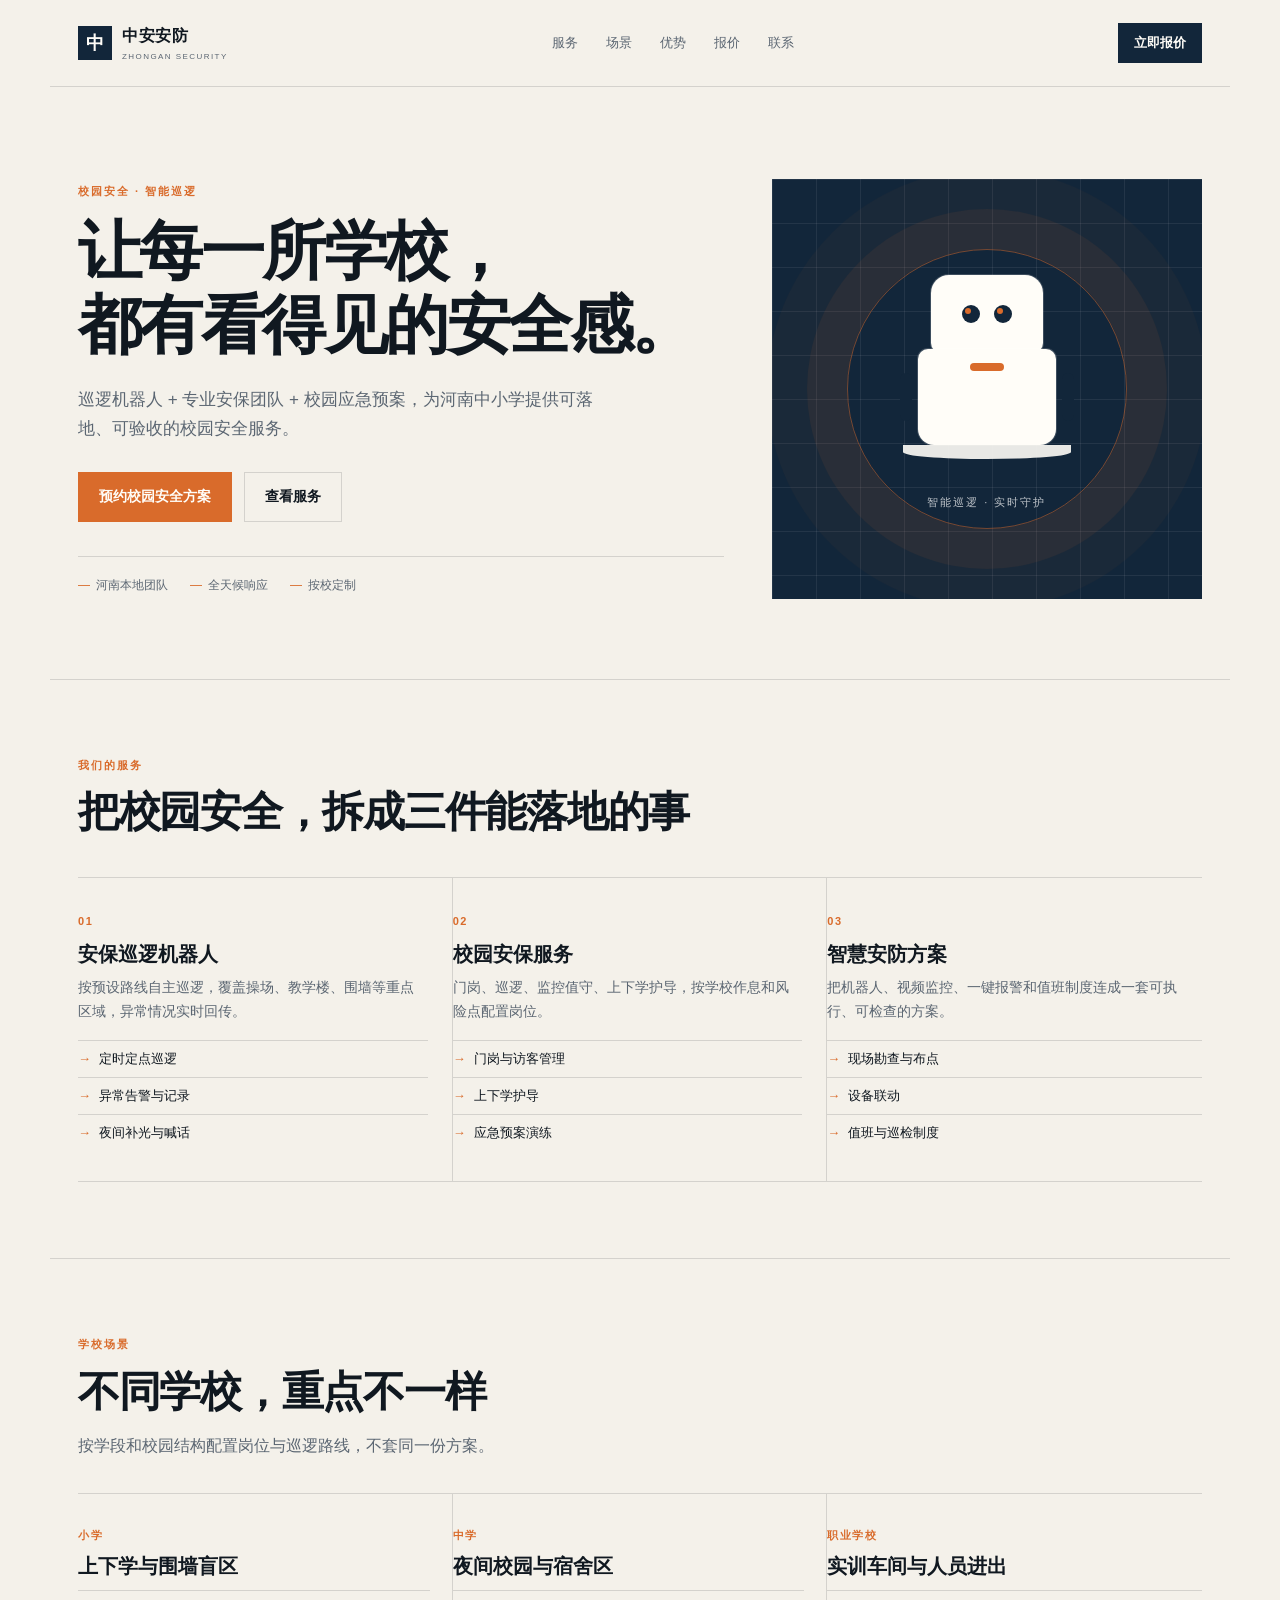
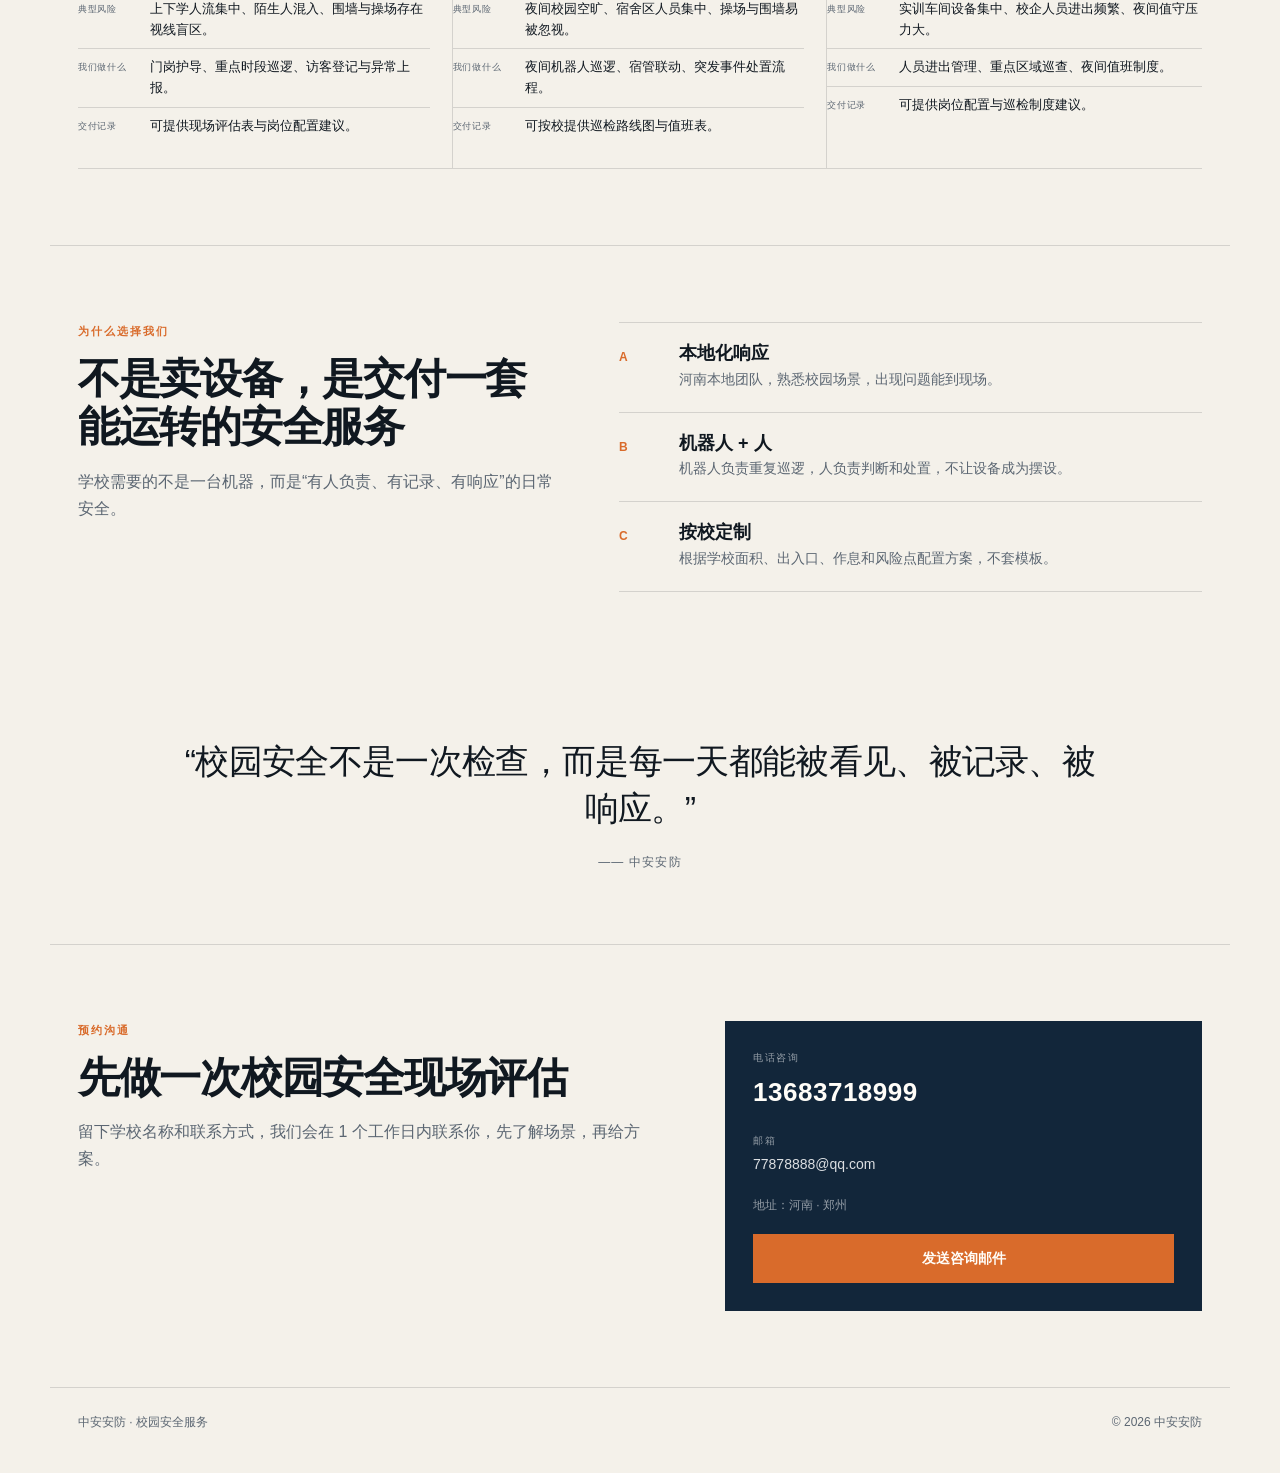
==== index.html @ 7e1cb309 "week 3: add security quote calculator" ====
<!DOCTYPE html>
<html lang="zh-CN">
<head>
  <meta charset="UTF-8">
  <meta name="viewport" content="width=device-width, initial-scale=1.0">
  <title>中安安防 · 校园安全服务</title>
  <link rel="stylesheet" href="styles.css">
</head>
<body>
  <header class="nav">
    <a class="brand" href="#">
      <span class="brand-mark">中</span>
      <span class="brand-text">中安安防<small>ZHONGAN SECURITY</small></span>
    </a>
    <nav class="nav-links">
      <a href="#services">服务</a>
      <a href="#scenarios">场景</a>
      <a href="#advantages">优势</a>
      <a href="quote.html">报价</a>
      <a href="#contact">联系</a>
    </nav>
    <a class="nav-cta" href="quote.html">立即报价</a>
  </header>

  <main>
    <section class="hero">
      <div class="hero-copy">
        <p class="eyebrow">校园安全 · 智能巡逻</p>
        <h1>让每一所学校，<br>都有看得见的安全感。</h1>
        <p class="lede">巡逻机器人 + 专业安保团队 + 校园应急预案，为河南中小学提供可落地、可验收的校园安全服务。</p>
        <div class="actions">
          <a class="btn primary" href="#contact">预约校园安全方案</a>
          <a class="btn ghost" href="#services">查看服务</a>
        </div>
        <div class="proof">
          <span>河南本地团队</span>
          <span>全天候响应</span>
          <span>按校定制</span>
        </div>
      </div>
      <div class="hero-art" aria-hidden="true">
        <div class="grid-lines"></div>
        <div class="robot">
          <div class="robot-head"><span class="eye"></span><span class="eye"></span></div>
          <div class="robot-body"><span class="light"></span></div>
          <div class="robot-base"></div>
        </div>
        <div class="scan"></div>
        <p class="art-caption">智能巡逻 · 实时守护</p>
      </div>
    </section>

    <section class="section" id="services">
      <div class="section-head">
        <p class="eyebrow">我们的服务</p>
        <h2>把校园安全，拆成三件能落地的事</h2>
      </div>
      <div class="cards">
        <article class="card">
          <span class="card-no">01</span>
          <h3>安保巡逻机器人</h3>
          <p>按预设路线自主巡逻，覆盖操场、教学楼、围墙等重点区域，异常情况实时回传。</p>
          <ul>
            <li>定时定点巡逻</li>
            <li>异常告警与记录</li>
            <li>夜间补光与喊话</li>
          </ul>
        </article>
        <article class="card">
          <span class="card-no">02</span>
          <h3>校园安保服务</h3>
          <p>门岗、巡逻、监控值守、上下学护导，按学校作息和风险点配置岗位。</p>
          <ul>
            <li>门岗与访客管理</li>
            <li>上下学护导</li>
            <li>应急预案演练</li>
          </ul>
        </article>
        <article class="card">
          <span class="card-no">03</span>
          <h3>智慧安防方案</h3>
          <p>把机器人、视频监控、一键报警和值班制度连成一套可执行、可检查的方案。</p>
          <ul>
            <li>现场勘查与布点</li>
            <li>设备联动</li>
            <li>值班与巡检制度</li>
          </ul>
        </article>
      </div>
    </section>

    <section class="section scenarios" id="scenarios">
      <div class="section-head">
        <p class="eyebrow">学校场景</p>
        <h2>不同学校，重点不一样</h2>
        <p class="section-lede">按学段和校园结构配置岗位与巡逻路线，不套同一份方案。</p>
      </div>
      <div class="scenario-grid">
        <article class="scenario">
          <span class="scenario-tag">小学</span>
          <h3>上下学与围墙盲区</h3>
          <dl>
            <div><dt>典型风险</dt><dd>上下学人流集中、陌生人混入、围墙与操场存在视线盲区。</dd></div>
            <div><dt>我们做什么</dt><dd>门岗护导、重点时段巡逻、访客登记与异常上报。</dd></div>
            <div><dt>交付记录</dt><dd>可提供现场评估表与岗位配置建议。</dd></div>
          </dl>
        </article>
        <article class="scenario">
          <span class="scenario-tag">中学</span>
          <h3>夜间校园与宿舍区</h3>
          <dl>
            <div><dt>典型风险</dt><dd>夜间校园空旷、宿舍区人员集中、操场与围墙易被忽视。</dd></div>
            <div><dt>我们做什么</dt><dd>夜间机器人巡逻、宿管联动、突发事件处置流程。</dd></div>
            <div><dt>交付记录</dt><dd>可按校提供巡检路线图与值班表。</dd></div>
          </dl>
        </article>
        <article class="scenario">
          <span class="scenario-tag">职业学校</span>
          <h3>实训车间与人员进出</h3>
          <dl>
            <div><dt>典型风险</dt><dd>实训车间设备集中、校企人员进出频繁、夜间值守压力大。</dd></div>
            <div><dt>我们做什么</dt><dd>人员进出管理、重点区域巡查、夜间值班制度。</dd></div>
            <div><dt>交付记录</dt><dd>可提供岗位配置与巡检制度建议。</dd></div>
          </dl>
        </article>
      </div>
    </section>

    <section class="section split" id="advantages">
      <div class="section-head">
        <p class="eyebrow">为什么选择我们</p>
        <h2>不是卖设备，是交付一套能运转的安全服务</h2>
        <p class="section-lede">学校需要的不是一台机器，而是“有人负责、有记录、有响应”的日常安全。</p>
      </div>
      <div class="advantage-list">
        <div class="advantage">
          <span class="advantage-no">A</span>
          <div>
            <h3>本地化响应</h3>
            <p>河南本地团队，熟悉校园场景，出现问题能到现场。</p>
          </div>
        </div>
        <div class="advantage">
          <span class="advantage-no">B</span>
          <div>
            <h3>机器人 + 人</h3>
            <p>机器人负责重复巡逻，人负责判断和处置，不让设备成为摆设。</p>
          </div>
        </div>
        <div class="advantage">
          <span class="advantage-no">C</span>
          <div>
            <h3>按校定制</h3>
            <p>根据学校面积、出入口、作息和风险点配置方案，不套模板。</p>
          </div>
        </div>
      </div>
    </section>

    <section class="quote">
      <p>“校园安全不是一次检查，而是每一天都能被看见、被记录、被响应。”</p>
      <span>—— 中安安防</span>
    </section>

    <section class="section contact" id="contact">
      <div>
        <p class="eyebrow">预约沟通</p>
        <h2>先做一次校园安全现场评估</h2>
        <p class="section-lede">留下学校名称和联系方式，我们会在 1 个工作日内联系你，先了解场景，再给方案。</p>
      </div>
      <div class="contact-card">
        <p class="contact-label">电话咨询</p>
        <a class="contact-phone" href="tel:13683718999">13683718999</a>
        <p class="contact-label">邮箱</p>
        <a class="contact-mail" href="mailto:77878888@qq.com">77878888@qq.com</a>
        <p class="contact-note">地址：河南 · 郑州</p>
        <a class="btn primary full" href="mailto:77878888@qq.com?subject=校园安全方案咨询">发送咨询邮件</a>
      </div>
    </section>
  </main>

  <footer class="footer">
    <span>中安安防 · 校园安全服务</span>
    <span>© 2026 中安安防</span>
  </footer>
</body>
</html>
---- styles.css ----
:root {
  --ink: #101820;
  --muted: #5b6672;
  --paper: #f4f1ea;
  --paper-2: #ebe6dc;
  --navy: #12263a;
  --accent: #d96b2b;
  --line: rgba(16, 24, 32, 0.14);
  --white: #fffdf8;
}

* { box-sizing: border-box; }
html { scroll-behavior: smooth; }
body {
  margin: 0;
  overflow-x: hidden;
  background: var(--paper);
  color: var(--ink);
  font-family: "PingFang SC", "Hiragino Sans GB", "Microsoft YaHei", sans-serif;
  line-height: 1.7;
  -webkit-font-smoothing: antialiased;
}
a { color: inherit; text-decoration: none; }

.nav {
  max-width: 1180px;
  margin: 0 auto;
  padding: 22px 28px;
  display: flex;
  align-items: center;
  justify-content: space-between;
  gap: 24px;
  border-bottom: 1px solid var(--line);
}
.brand { display: flex; align-items: center; gap: 10px; }
.brand-mark {
  width: 34px; height: 34px;
  display: grid; place-items: center;
  background: var(--navy); color: var(--white);
  font-weight: 700; font-size: 18px;
}
.brand-text { font-weight: 700; font-size: 16px; letter-spacing: .04em; }
.brand-text small {
  display: block; font-size: 8px; letter-spacing: .18em;
  color: var(--muted); font-weight: 500; margin-top: 1px;
}
.nav-links { display: flex; gap: 28px; font-size: 13px; color: var(--muted); }
.nav-links a:hover { color: var(--ink); }
.nav-cta {
  background: var(--navy); color: var(--white);
  padding: 9px 16px; font-size: 13px; font-weight: 600;
}

.hero {
  max-width: 1180px;
  min-width: 0;
  margin: 0 auto;
  padding: 92px 28px 80px;
  display: grid;
  grid-template-columns: 1.2fr .8fr;
  gap: 48px;
  align-items: center;
}
.eyebrow {
  font-size: 11px; letter-spacing: .18em; text-transform: uppercase;
  color: var(--accent); font-weight: 700; margin: 0 0 14px;
}
h1, h2, h3 { margin: 0; line-height: 1.15; }
h1 { font-size: clamp(42px, 5vw, 64px); letter-spacing: -.04em; font-weight: 700; overflow-wrap: anywhere; }
h2 { font-size: clamp(28px, 3.4vw, 42px); letter-spacing: -.03em; font-weight: 700; }
h3 { font-size: 20px; font-weight: 700; }
.lede { font-size: 17px; color: var(--muted); max-width: 520px; margin: 24px 0 28px; }
.actions { display: flex; gap: 12px; flex-wrap: wrap; }
.btn {
  display: inline-flex; align-items: center; justify-content: center;
  padding: 12px 20px; font-size: 14px; font-weight: 600;
  border: 1px solid transparent; transition: .2s ease;
}
.btn.primary { background: var(--accent); color: var(--white); }
.btn.primary:hover { background: #c35a1f; }
.btn.ghost { border-color: var(--line); color: var(--ink); }
.btn.ghost:hover { border-color: var(--ink); }
.btn.full { width: 100%; margin-top: 18px; }
.proof {
  display: flex; gap: 22px; flex-wrap: wrap;
  margin-top: 34px; padding-top: 18px; border-top: 1px solid var(--line);
  font-size: 12px; color: var(--muted);
}
.proof span::before { content: "—"; color: var(--accent); margin-right: 6px; }

.hero-art {
  position: relative;
  min-width: 0;
  max-width: 100%; min-height: 420px;
  background: var(--navy);
  overflow: hidden;
  display: flex; flex-direction: column; justify-content: center; align-items: center;
}
.grid-lines {
  position: absolute; inset: 0;
  background-image: linear-gradient(rgba(255,255,255,.07) 1px, transparent 1px),
                    linear-gradient(90deg, rgba(255,255,255,.07) 1px, transparent 1px);
  background-size: 44px 44px;
}
.robot { position: relative; z-index: 1; width: 180px; margin-top: 10px; }
.robot-head {
  width: 112px; height: 78px; margin: 0 auto;
  background: var(--white); border-radius: 18px 18px 10px 10px;
  display: flex; align-items: center; justify-content: center; gap: 14px;
  box-shadow: 0 0 0 1px rgba(255,255,255,.18);
}
.eye { width: 18px; height: 18px; border-radius: 50%; background: var(--navy); position: relative; }
.eye::after { content: ""; position: absolute; width: 6px; height: 6px; background: var(--accent); border-radius: 50%; top: 3px; left: 3px; }
.robot-body {
  width: 138px; height: 96px; margin: -4px auto 0;
  background: var(--white); border-radius: 10px 10px 16px 16px;
  position: relative;
  box-shadow: 0 0 0 1px rgba(255,255,255,.18);
}
.robot-body::before, .robot-body::after {
  content: ""; position: absolute; top: 24px; width: 12px; height: 48px;
  background: var(--navy); border-radius: 6px;
}
.robot-body::before { left: -18px; }
.robot-body::after { right: -18px; }
.light { position: absolute; top: 14px; left: 50%; transform: translateX(-50%); width: 34px; height: 8px; background: var(--accent); border-radius: 99px; }
.robot-base { width: 168px; height: 14px; margin: 0 auto; background: var(--white); border-radius: 0 0 50% 50%; opacity: .9; }
.scan {
  position: absolute; z-index: 0; width: 280px; height: 280px; border-radius: 50%;
  border: 1px solid rgba(217,107,43,.5);
  box-shadow: 0 0 0 40px rgba(217,107,43,.08), 0 0 0 80px rgba(217,107,43,.04);
  top: 50%; left: 50%; transform: translate(-50%, -50%);
}
.art-caption {
  position: relative; z-index: 1; color: rgba(255,255,255,.72);
  font-size: 11px; letter-spacing: .18em; margin: 34px 0 0;
}

.section { max-width: 1180px; margin: 0 auto; padding: 76px 28px; border-top: 1px solid var(--line); }
.section-head { max-width: 760px; margin-bottom: 40px; }
.section-lede { color: var(--muted); margin: 16px 0 0; max-width: 620px; }
.cards { display: grid; grid-template-columns: repeat(3, 1fr); gap: 0; border-top: 1px solid var(--line); border-bottom: 1px solid var(--line); }
.card { padding: 28px 24px 30px 0; border-right: 1px solid var(--line); }
.card:last-child { border-right: 0; padding-right: 0; }
.card-no { font-size: 11px; letter-spacing: .14em; color: var(--accent); font-weight: 700; }
.card h3 { margin: 10px 0 10px; }
.card p { color: var(--muted); font-size: 14px; margin: 0 0 16px; }
.card ul { margin: 0; padding: 0; list-style: none; font-size: 13px; color: var(--ink); }
.card li { padding: 7px 0; border-top: 1px solid var(--line); }
.card li::before { content: "→"; color: var(--accent); margin-right: 8px; }

.split { display: grid; grid-template-columns: .9fr 1.1fr; gap: 64px; align-items: start; }
.advantage-list { border-top: 1px solid var(--line); }
.advantage { display: grid; grid-template-columns: 42px 1fr; gap: 18px; padding: 20px 0; border-bottom: 1px solid var(--line); }
.advantage-no { font-size: 12px; letter-spacing: .1em; color: var(--accent); font-weight: 700; padding-top: 4px; }
.advantage h3 { font-size: 18px; margin-bottom: 4px; }
.advantage p { margin: 0; color: var(--muted); font-size: 14px; }

.quote { max-width: 980px; margin: 0 auto; padding: 70px 28px; text-align: center; }
.quote p { font-size: clamp(22px, 3vw, 34px); line-height: 1.4; letter-spacing: -.02em; margin: 0 0 14px; }
.quote span { color: var(--muted); font-size: 12px; letter-spacing: .1em; }

.contact { display: grid; grid-template-columns: 1.1fr .9fr; gap: 64px; align-items: start; }
.contact-card { background: var(--navy); color: var(--white); padding: 28px; }
.contact-label { margin: 0 0 4px; font-size: 10px; letter-spacing: .16em; text-transform: uppercase; color: rgba(255,255,255,.55); }
.contact-phone { display: block; font-size: 26px; font-weight: 700; letter-spacing: .02em; margin-bottom: 18px; }
.contact-mail { display: block; font-size: 14px; margin-bottom: 18px; color: rgba(255,255,255,.85); }
.contact-note { font-size: 12px; color: rgba(255,255,255,.55); margin: 0; }

.footer { max-width: 1180px; margin: 0 auto; padding: 24px 28px 40px; display: flex; justify-content: space-between; gap: 20px; border-top: 1px solid var(--line); font-size: 12px; color: var(--muted); }


.scenarios .section-head { margin-bottom: 34px; }
.scenario-grid { display: grid; grid-template-columns: repeat(3, 1fr); gap: 0; border-top: 1px solid var(--line); border-bottom: 1px solid var(--line); }
.scenario { padding: 26px 22px 24px 0; border-right: 1px solid var(--line); }
.scenario:last-child { border-right: 0; padding-right: 0; }
.scenario-tag { font-size: 11px; letter-spacing: .14em; color: var(--accent); font-weight: 700; }
.scenario h3 { font-size: 20px; margin: 8px 0 12px; }
.scenario dl { margin: 0; }
.scenario dl div { display: grid; grid-template-columns: 64px 1fr; gap: 8px; padding: 8px 0; border-top: 1px solid var(--line); font-size: 12.5px; line-height: 1.65; }
.scenario dt { color: var(--muted); font-size: 9px; letter-spacing: .08em; text-transform: uppercase; padding-top: 3px; }
.scenario dd { margin: 0; color: var(--ink); }

@media (max-width: 900px) {
  .nav { padding: 18px 20px; }
  .nav-links { display: none; }
  .hero { grid-template-columns: 1fr; padding: 56px 20px 48px; gap: 36px; }
  h1 { font-size: 34px; line-height: 1.12; letter-spacing: -.02em; }
  .lede { font-size: 15px; }
  .hero-art { min-height: 340px; }
  .section { padding: 52px 20px; }
  .cards { grid-template-columns: 1fr; }
  .scenario-grid { grid-template-columns: 1fr; }
  .scenario { border-right: 0; border-bottom: 1px solid var(--line); padding: 22px 0; }
  .scenario:last-child { border-bottom: 0; }
  .card { border-right: 0; border-bottom: 1px solid var(--line); padding: 22px 0; }
  .card:last-child { border-bottom: 0; }
  .split, .contact { grid-template-columns: 1fr; gap: 34px; }
  .quote { padding: 50px 20px; }
  .footer { padding: 20px; flex-direction: column; gap: 6px; }
}
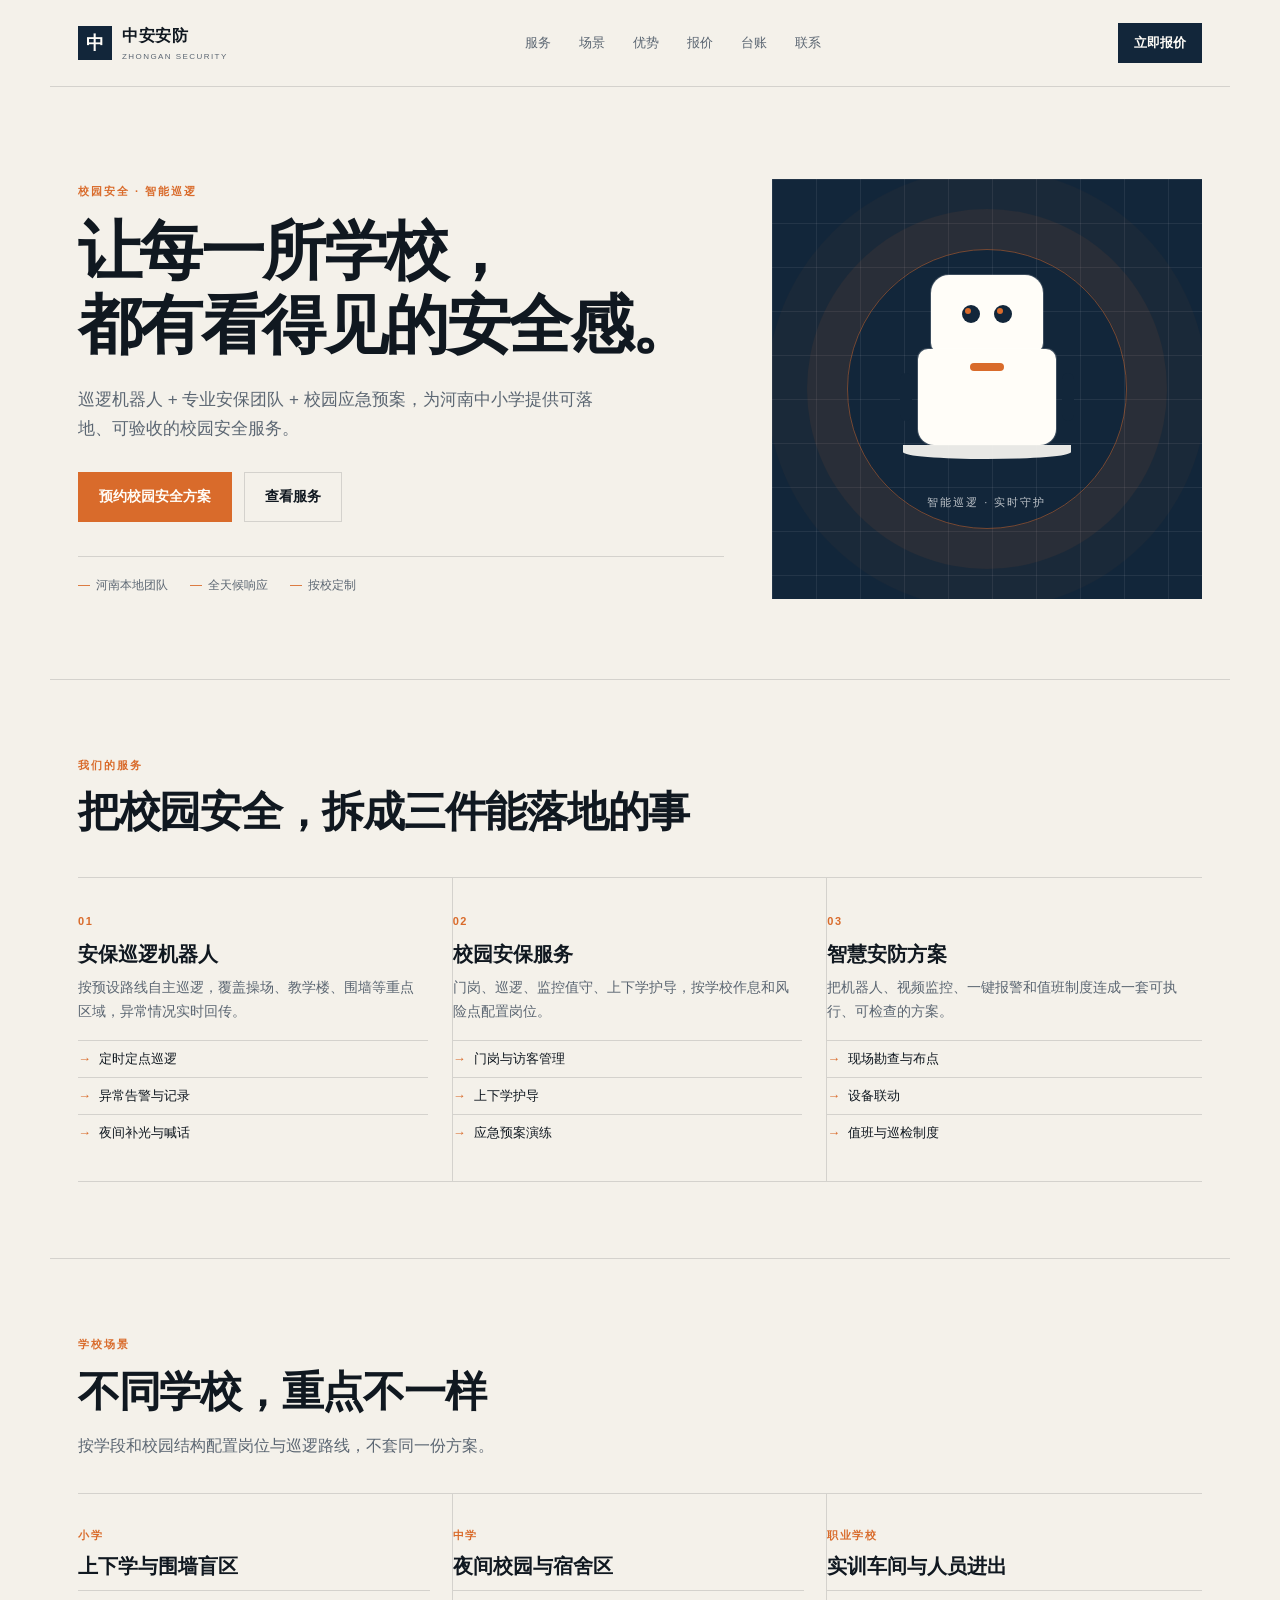
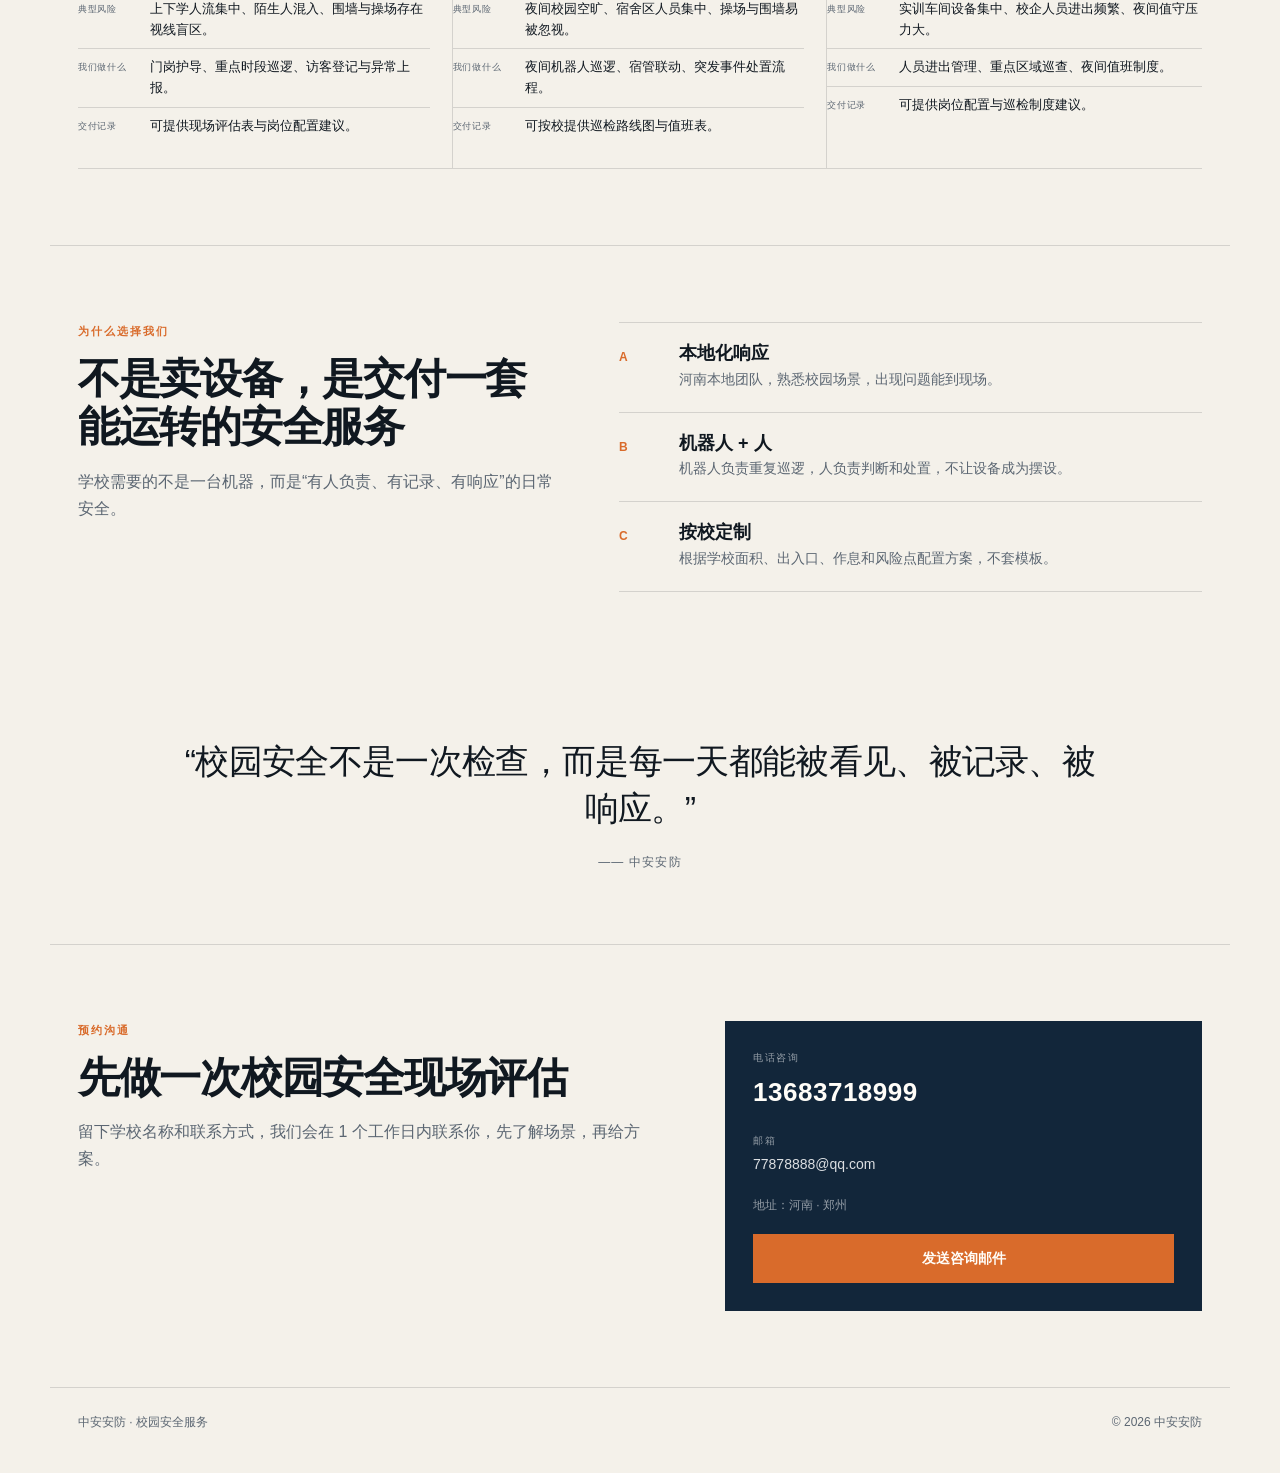
==== commit 5b38e26d: "week 4: add campus inspection ledger" ====
--- a/index.html
+++ b/index.html
@@ -17,6 +17,7 @@
       <a href="#scenarios">场景</a>
       <a href="#advantages">优势</a>
       <a href="quote.html">报价</a>
+      <a href="inspection.html">台账</a>
       <a href="#contact">联系</a>
     </nav>
     <a class="nav-cta" href="quote.html">立即报价</a>
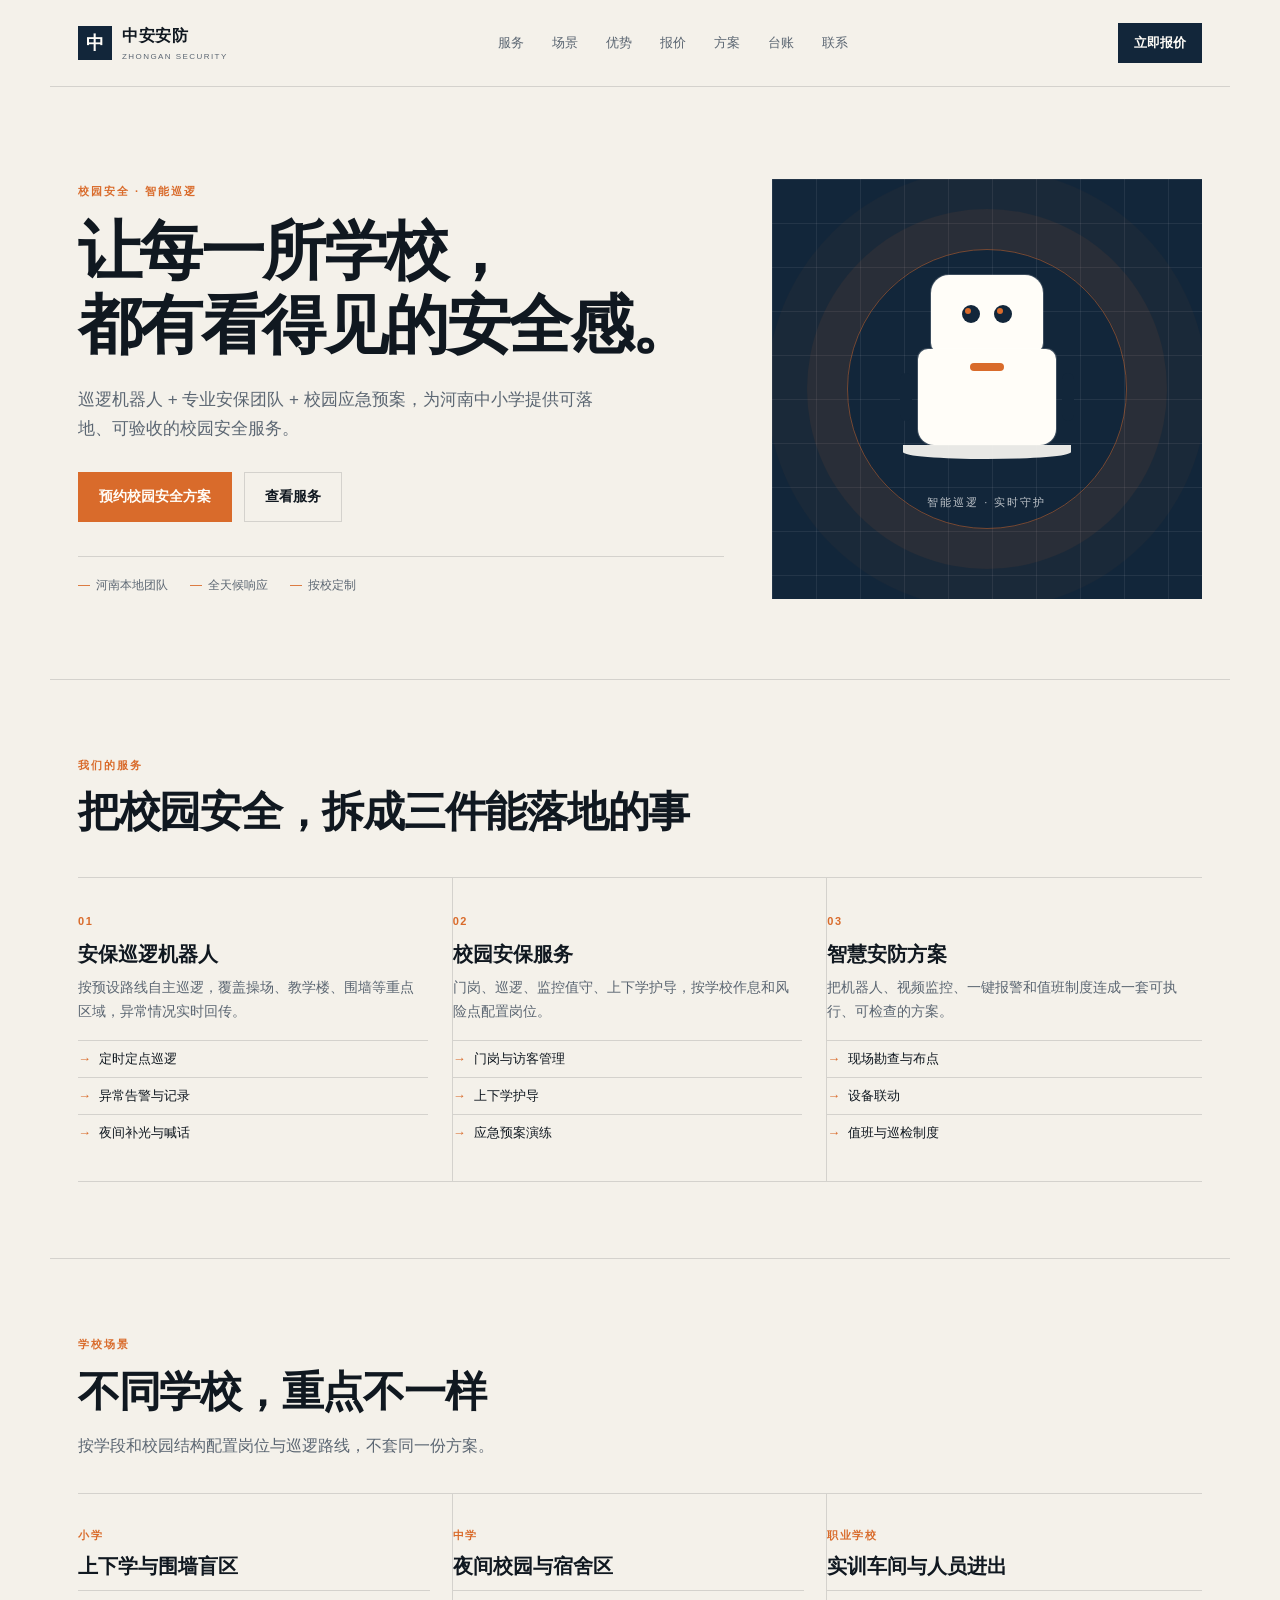
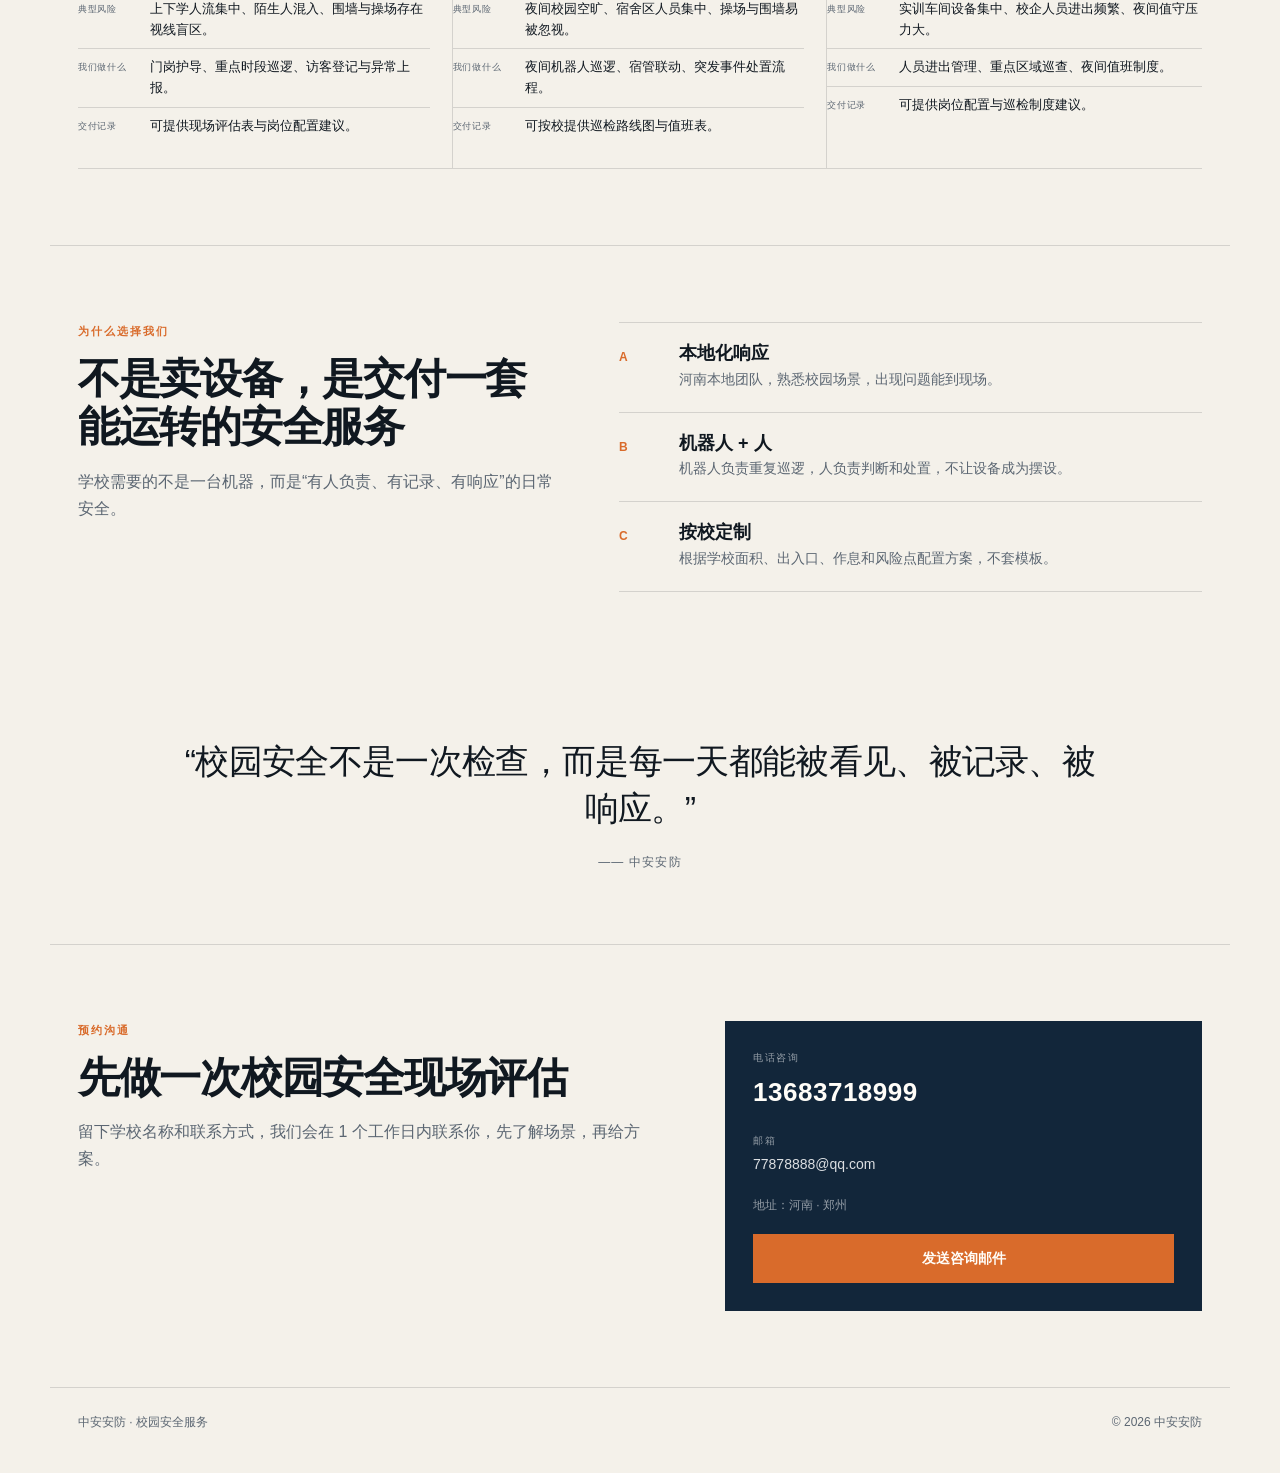
==== commit 52f50d85: "week 7: add AI proposal generator" ====
--- a/index.html
+++ b/index.html
@@ -17,6 +17,7 @@
       <a href="#scenarios">场景</a>
       <a href="#advantages">优势</a>
       <a href="quote.html">报价</a>
+      <a href="proposal.html">方案</a>
       <a href="inspection.html">台账</a>
       <a href="#contact">联系</a>
     </nav>
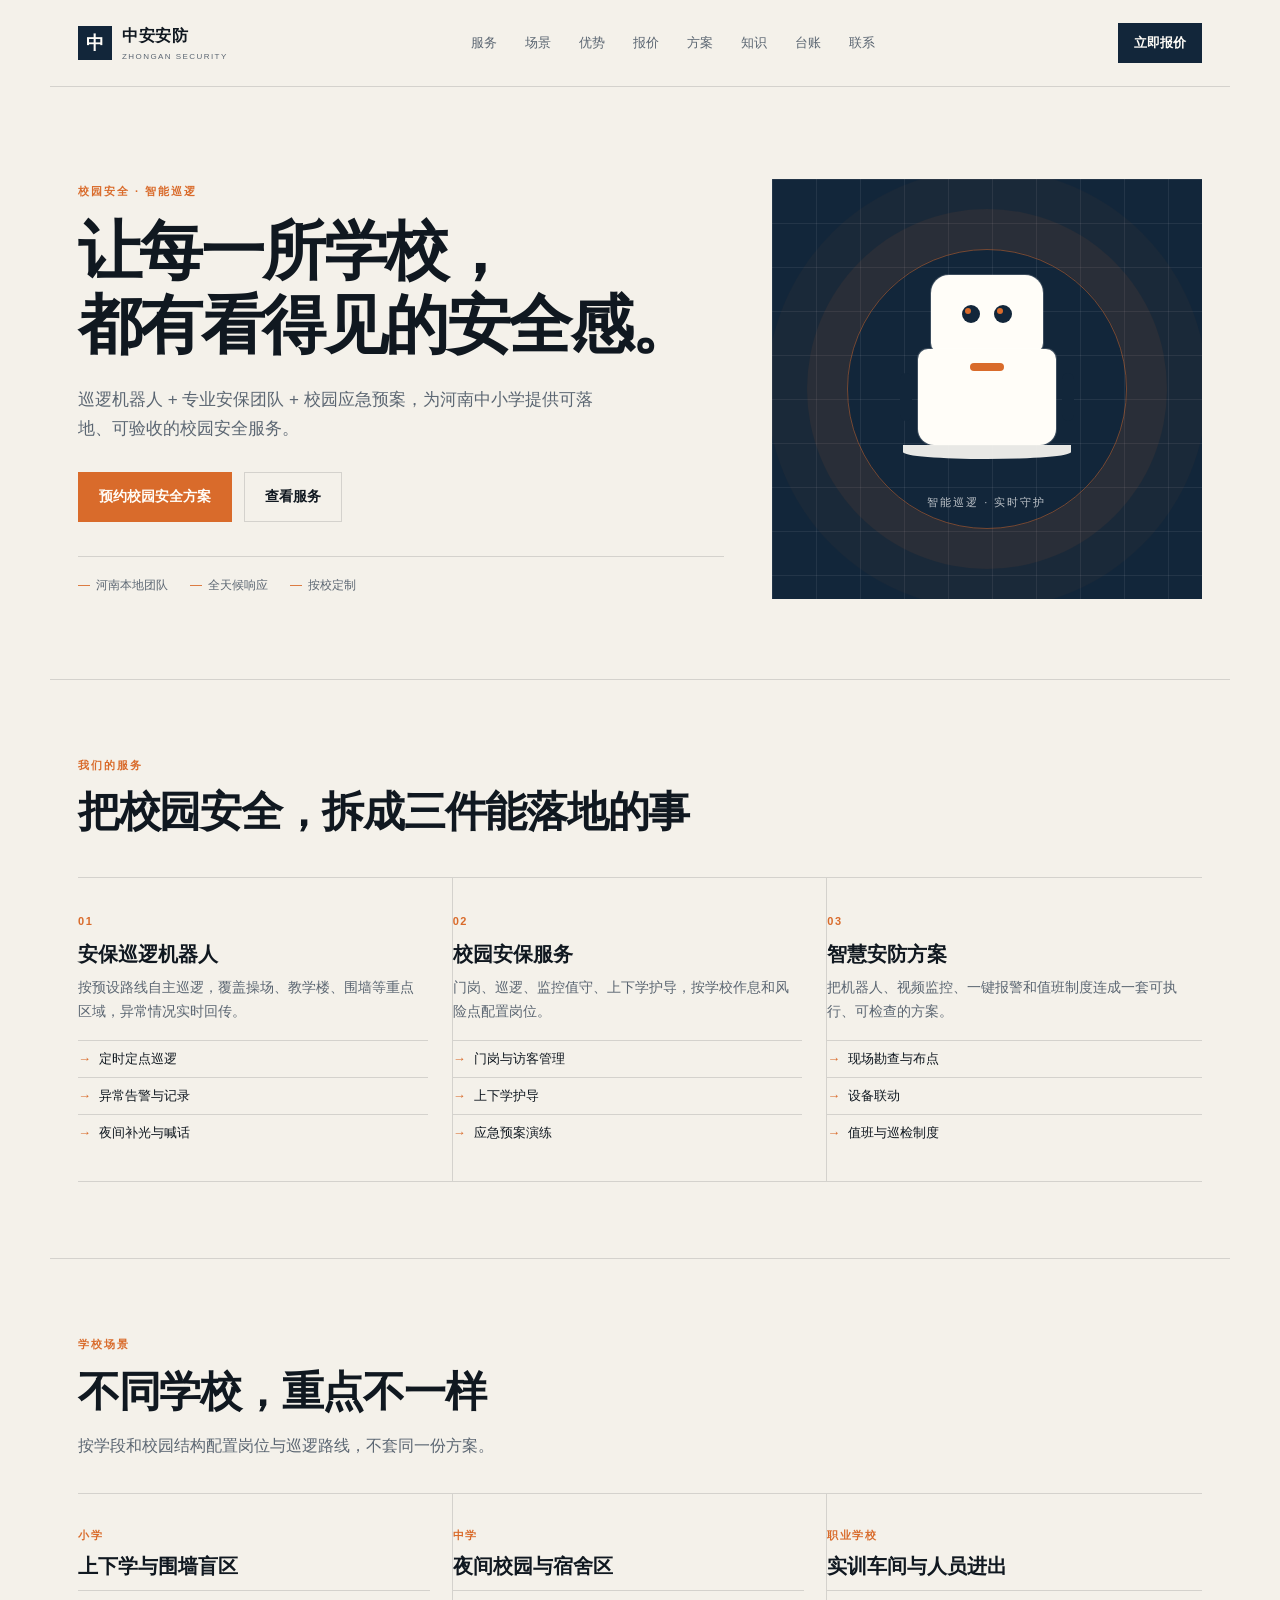
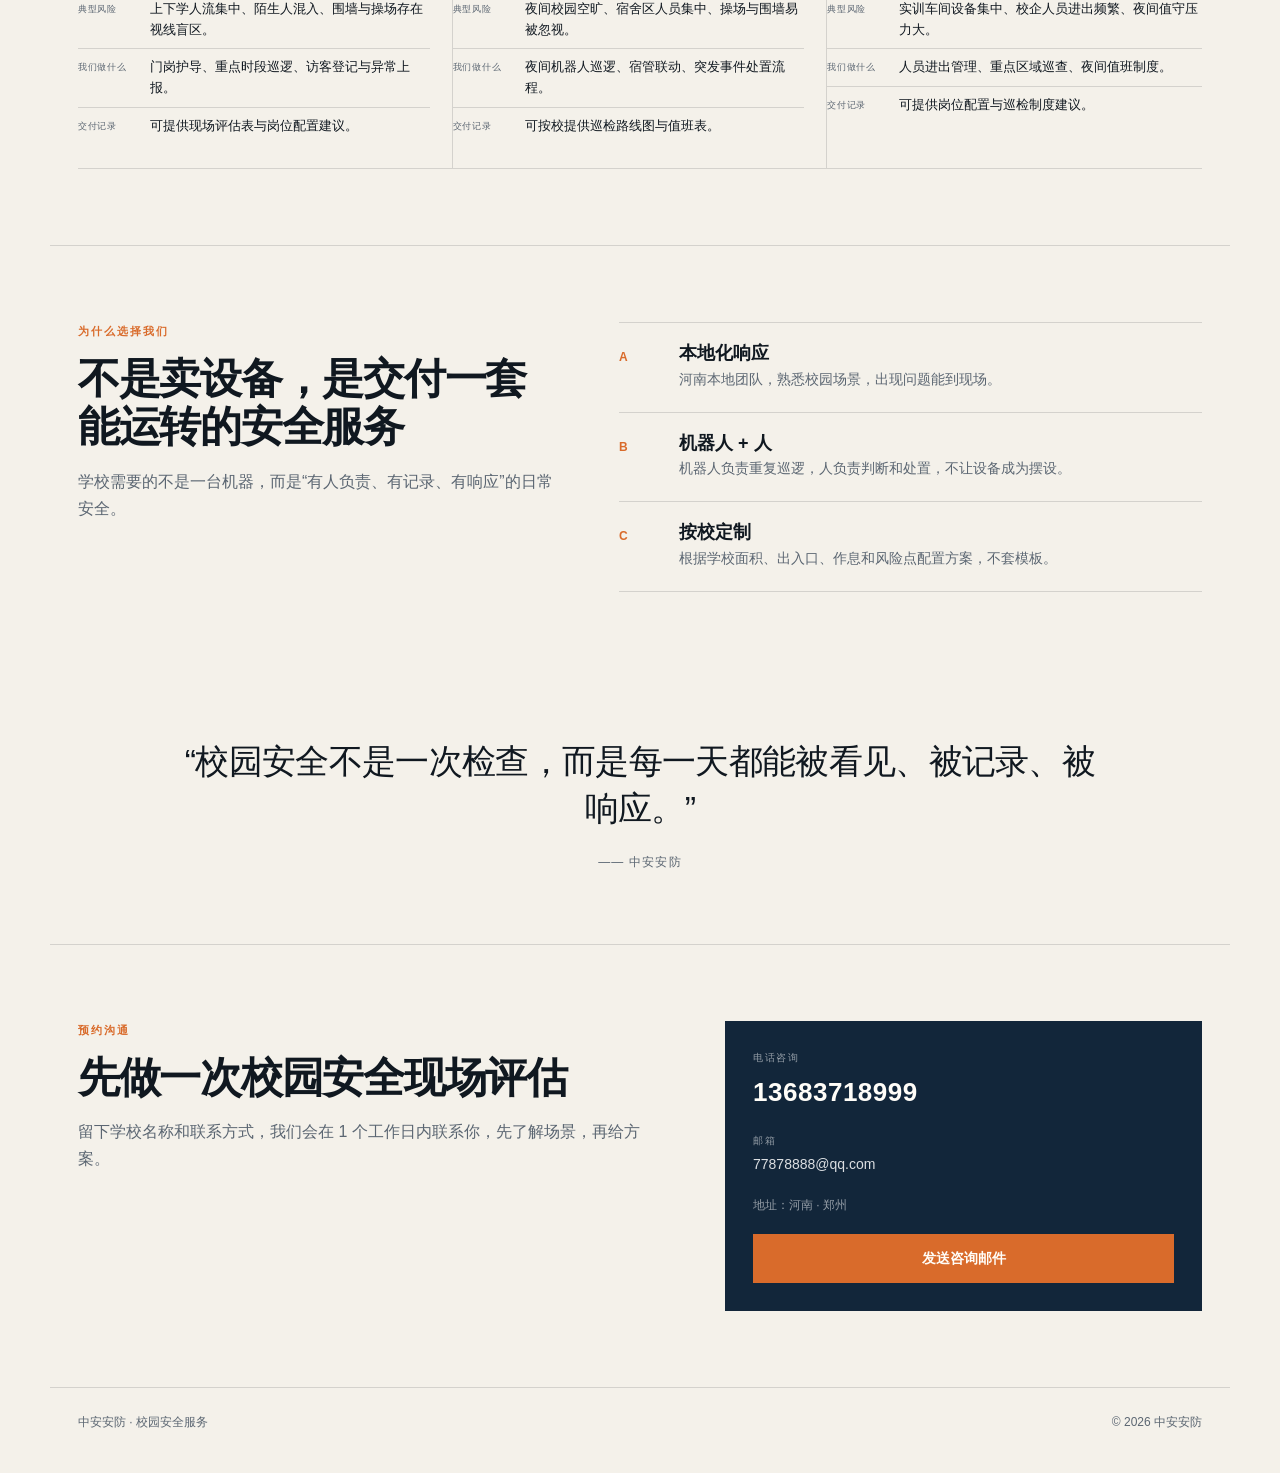
==== commit 6e358d44: "week 8: add knowledge base Q&A" ====
--- a/index.html
+++ b/index.html
@@ -18,6 +18,7 @@
       <a href="#advantages">优势</a>
       <a href="quote.html">报价</a>
       <a href="proposal.html">方案</a>
+      <a href="knowledge.html">知识</a>
       <a href="inspection.html">台账</a>
       <a href="#contact">联系</a>
     </nav>
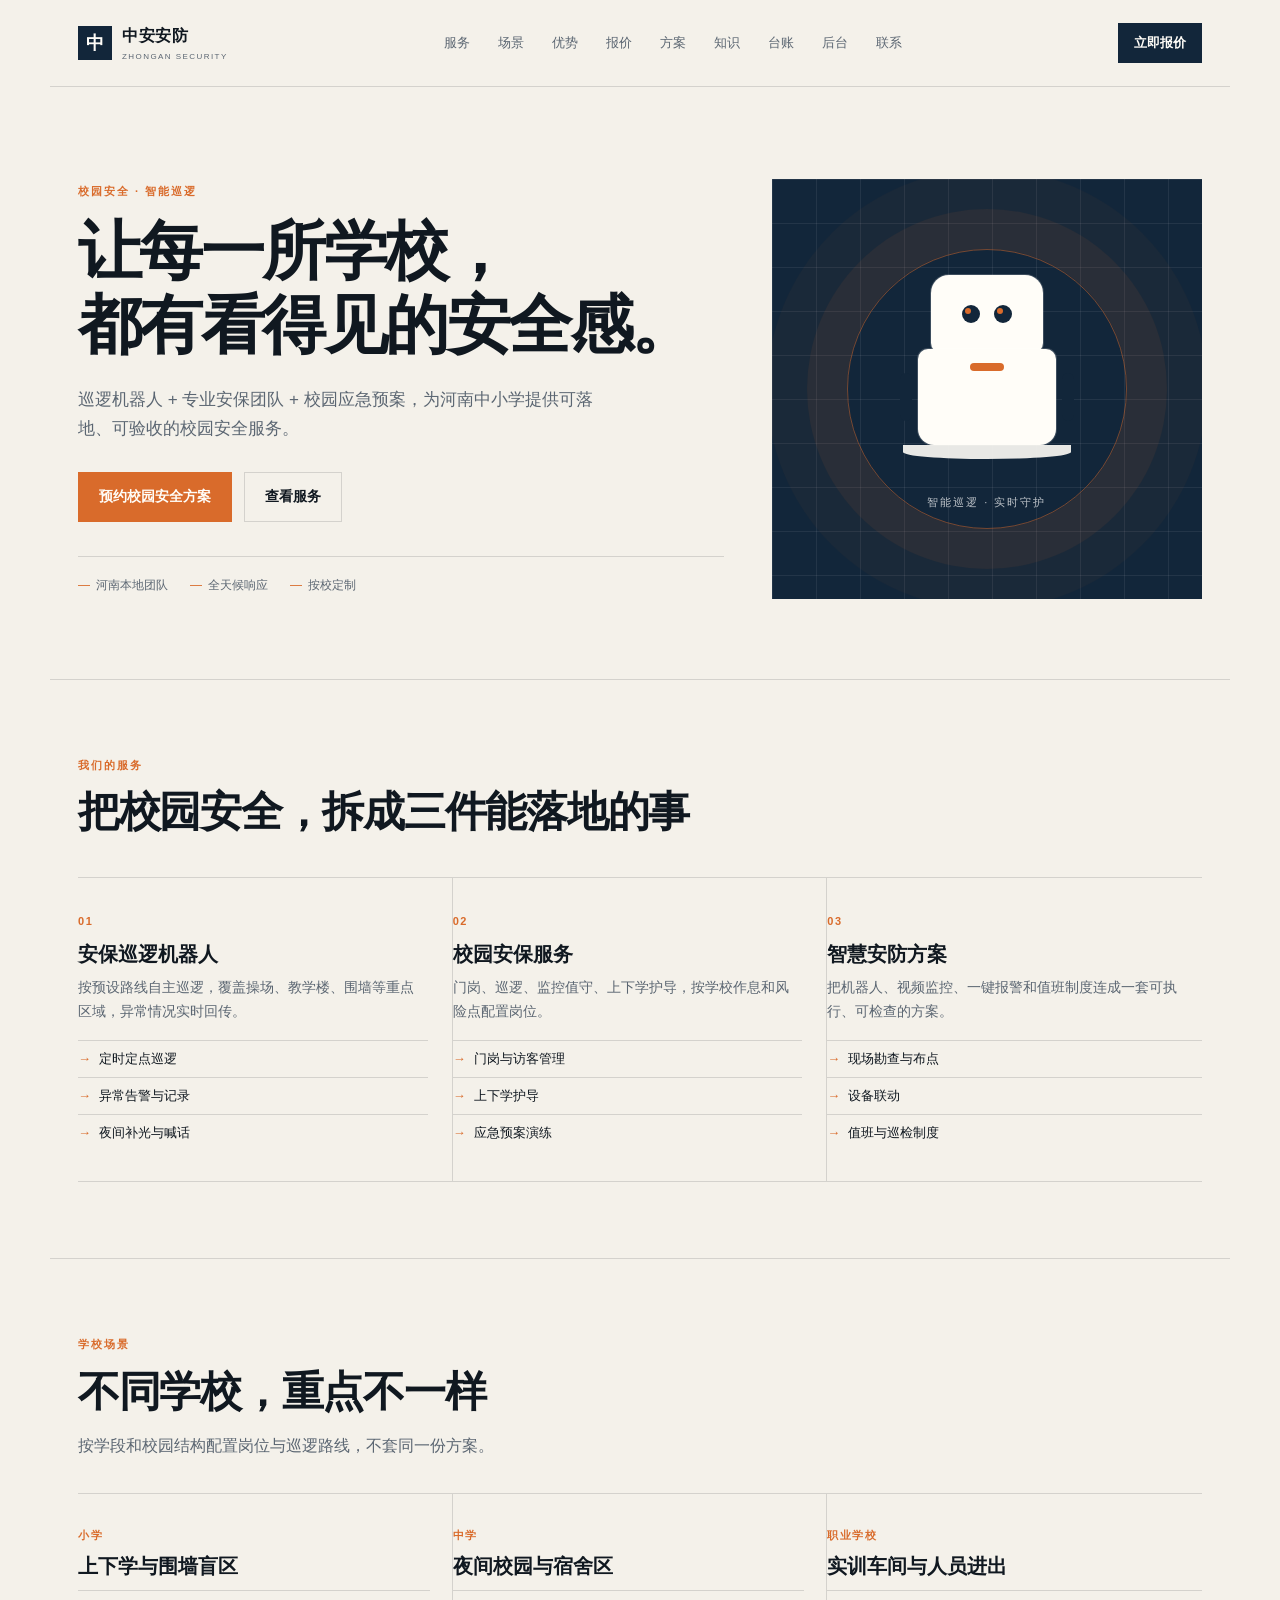
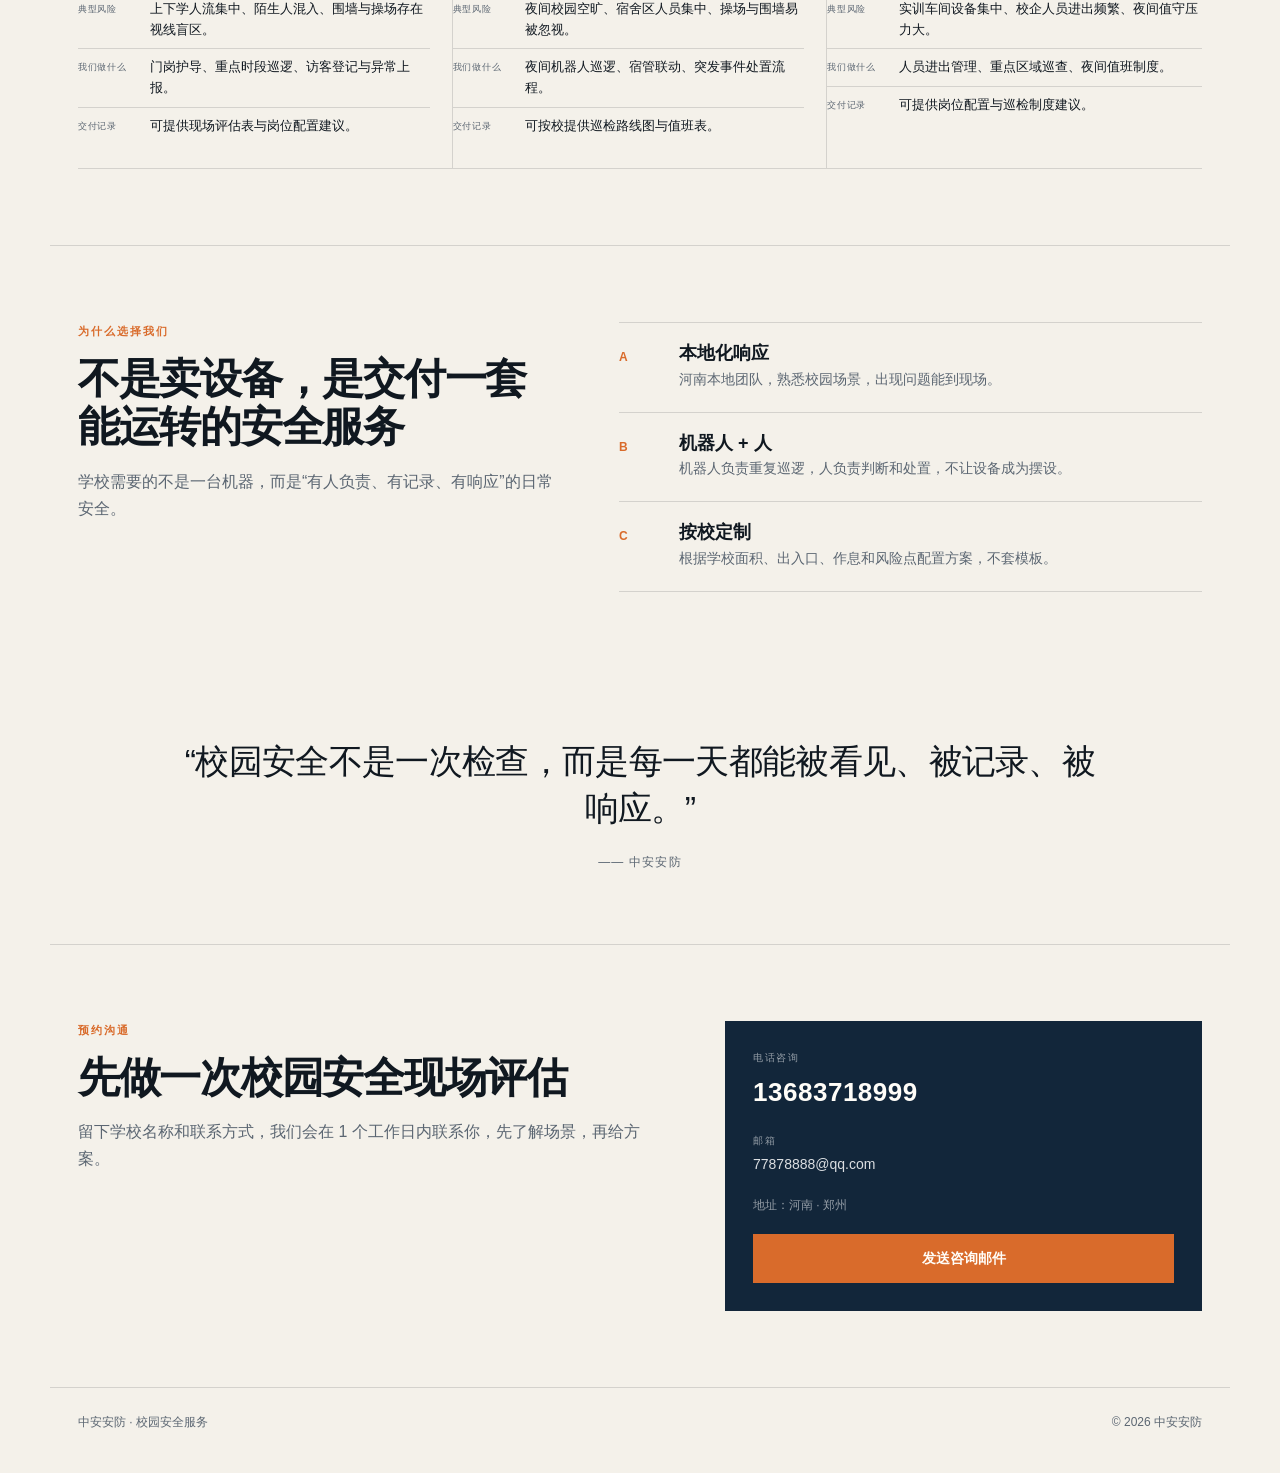
==== commit 42cfe20b: "week 9: add admin dashboard and roles" ====
--- a/index.html
+++ b/index.html
@@ -20,6 +20,7 @@
       <a href="proposal.html">方案</a>
       <a href="knowledge.html">知识</a>
       <a href="inspection.html">台账</a>
+      <a href="admin.html">后台</a>
       <a href="#contact">联系</a>
     </nav>
     <a class="nav-cta" href="quote.html">立即报价</a>
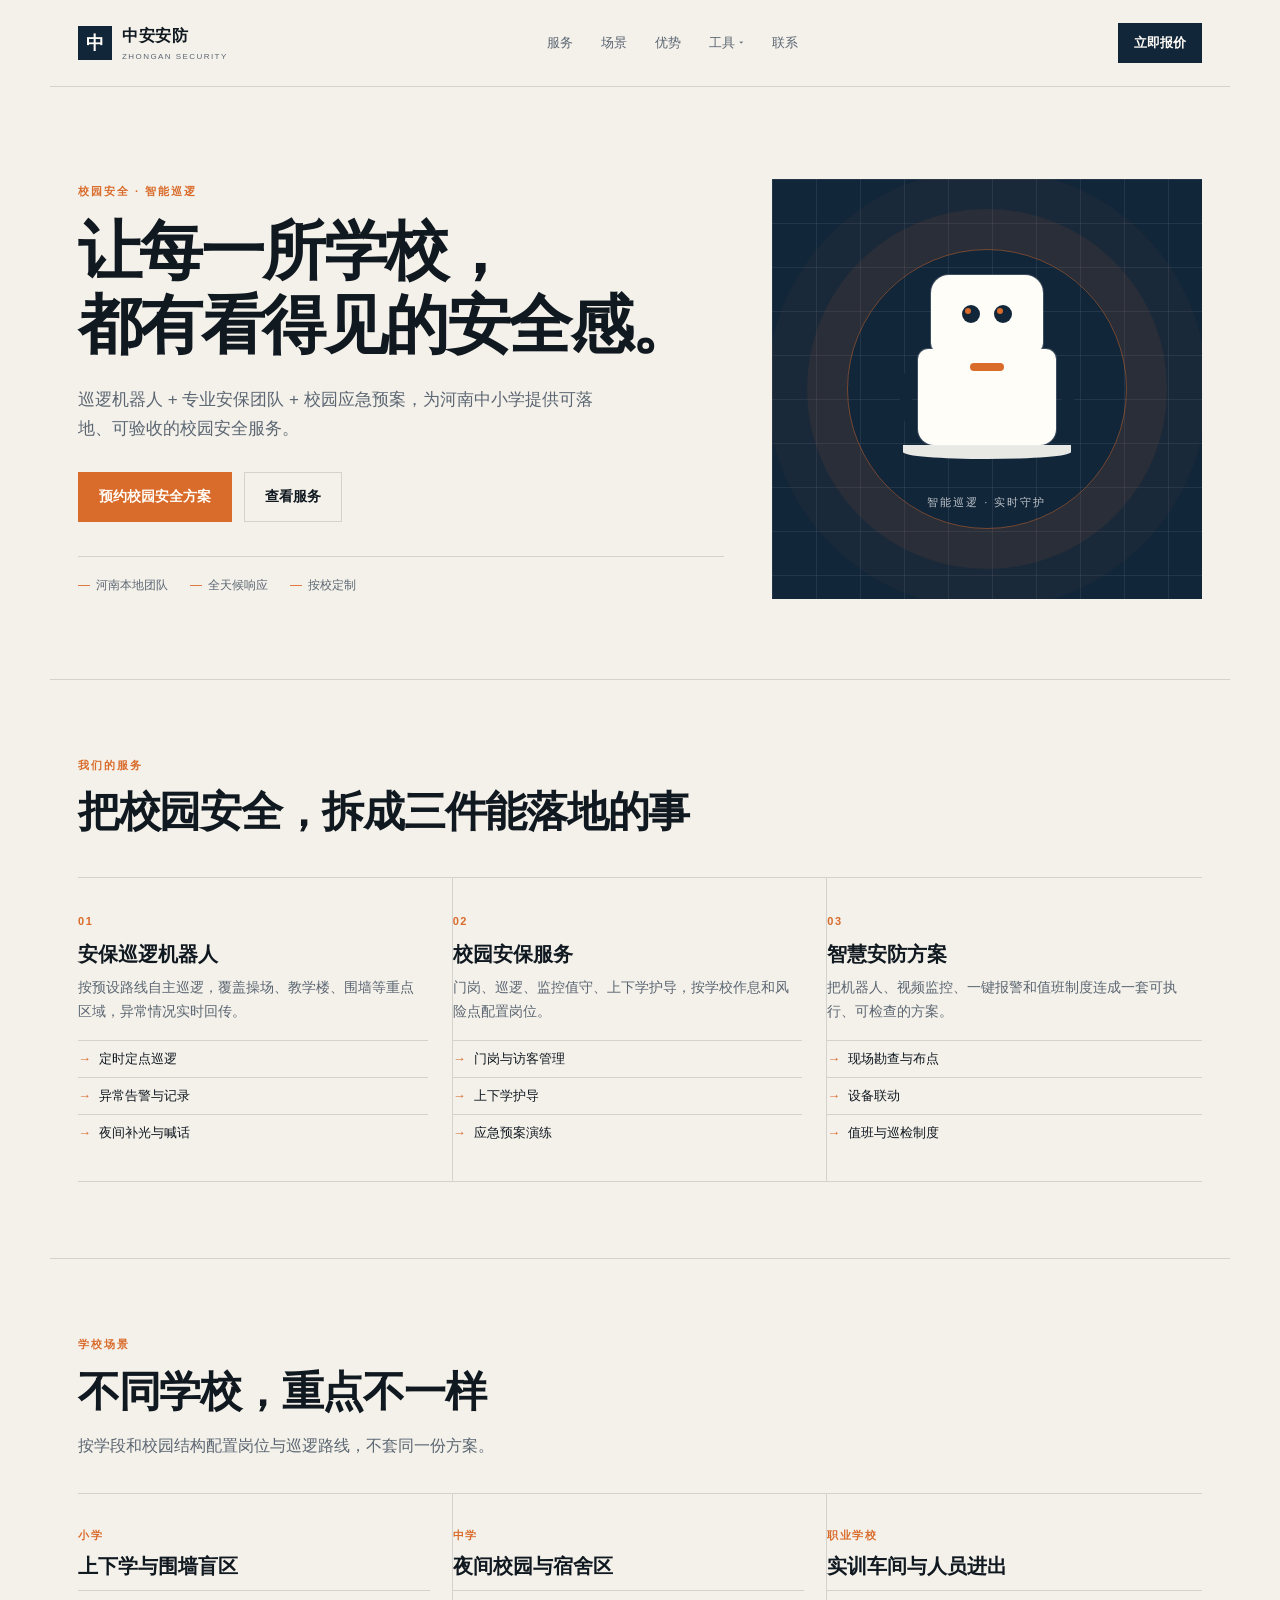
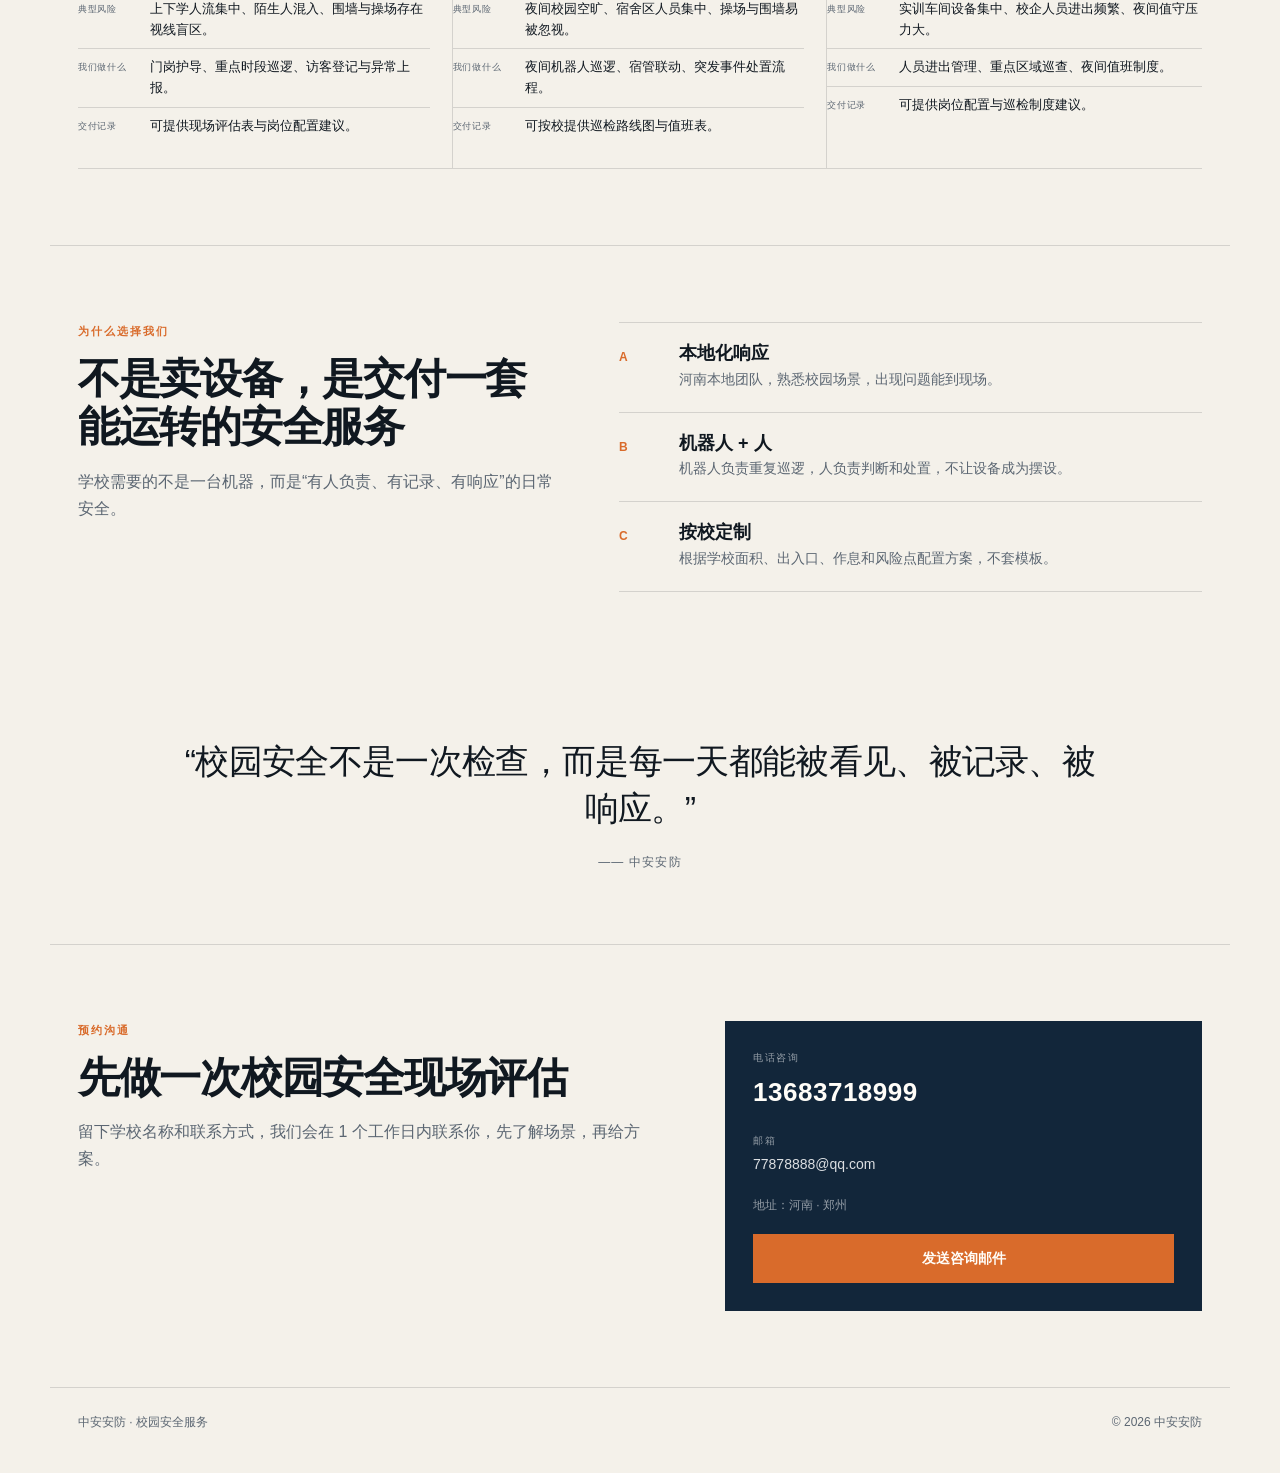
==== commit d180d2f3: "phase 3: grouped nav, friendly errors, loading state" ====
--- a/index.html
+++ b/index.html
@@ -4,6 +4,7 @@
   <meta charset="UTF-8">
   <meta name="viewport" content="width=device-width, initial-scale=1.0">
   <title>中安安防 · 校园安全服务</title>
+  <link rel="icon" href="favicon.svg" type="image/svg+xml">
   <link rel="stylesheet" href="styles.css">
 </head>
 <body>
@@ -13,15 +14,20 @@
       <span class="brand-text">中安安防<small>ZHONGAN SECURITY</small></span>
     </a>
     <nav class="nav-links">
-      <a href="#services">服务</a>
-      <a href="#scenarios">场景</a>
-      <a href="#advantages">优势</a>
-      <a href="quote.html">报价</a>
-      <a href="proposal.html">方案</a>
-      <a href="knowledge.html">知识</a>
-      <a href="inspection.html">台账</a>
-      <a href="admin.html">后台</a>
-      <a href="#contact">联系</a>
+      <a href="index.html#services">服务</a>
+      <a href="index.html#scenarios">场景</a>
+      <a href="index.html#advantages">优势</a>
+      <div class="nav-tools">
+        <button type="button" class="nav-tools-toggle" aria-expanded="false">工具</button>
+        <div class="nav-tools-menu">
+          <a href="quote.html">报价</a>
+          <a href="proposal.html">方案</a>
+          <a href="knowledge.html">知识</a>
+          <a href="inspection.html">台账</a>
+          <a href="admin.html">后台</a>
+        </div>
+      </div>
+      <a href="index.html#contact">联系</a>
     </nav>
     <a class="nav-cta" href="quote.html">立即报价</a>
   </header>
@@ -187,5 +193,6 @@
     <span>中安安防 · 校园安全服务</span>
     <span>© 2026 中安安防</span>
   </footer>
+  <script src="site-nav.js"></script>
 </body>
 </html>
--- a/styles.css
+++ b/styles.css
@@ -199,3 +199,92 @@
   .quote { padding: 50px 20px; }
   .footer { padding: 20px; flex-direction: column; gap: 6px; }
 }
+
+/* Mobile navigation */
+.nav { position: relative; z-index: 60; background: var(--paper); }
+.nav-toggle {
+  display: none;
+  width: 36px;
+  height: 36px;
+  padding: 9px 8px;
+  border: 1px solid var(--line);
+  background: transparent;
+  cursor: pointer;
+  flex-direction: column;
+  justify-content: center;
+  gap: 4px;
+  flex: none;
+}
+.nav-toggle span { display: block; width: 100%; height: 1px; background: var(--ink); }
+
+@media (max-width: 900px) {
+  .nav.has-menu .nav-cta { display: none; }
+  .nav-toggle { display: flex; }
+  .nav.has-menu .nav-links {
+    display: none;
+    position: absolute;
+    top: 100%;
+    left: 0;
+    right: 0;
+    flex-direction: column;
+    gap: 0;
+    padding: 6px 20px 12px;
+    background: var(--paper);
+    border-top: 1px solid var(--line);
+    border-bottom: 1px solid var(--line);
+    box-shadow: 0 8px 18px rgba(28, 27, 24, .08);
+  }
+  .nav.has-menu.menu-open .nav-links { display: flex; }
+  .nav.has-menu .nav-links a {
+    display: block;
+    padding: 11px 0;
+    border-bottom: 1px solid var(--line);
+    font-size: 14px;
+    color: var(--ink);
+  }
+  .nav.has-menu .nav-links a:last-child { border-bottom: 0; }
+}
+
+/* Desktop tool dropdown */
+.nav-tools { position: relative; display: flex; align-items: center; }
+.nav-tools-toggle {
+  border: 0;
+  background: transparent;
+  color: var(--muted);
+  font: inherit;
+  font-size: 13px;
+  cursor: pointer;
+  padding: 0;
+  display: inline-flex;
+  align-items: center;
+  gap: 4px;
+}
+.nav-tools-toggle:hover { color: var(--ink); }
+.nav-tools-toggle::after { content: "▾"; font-size: 9px; line-height: 1; }
+.nav-tools-menu {
+  display: none;
+  position: absolute;
+  top: calc(100% + 10px);
+  right: 0;
+  min-width: 148px;
+  padding: 6px 12px;
+  background: var(--paper);
+  border: 1px solid var(--line);
+  z-index: 80;
+}
+.nav-tools.open .nav-tools-menu { display: block; }
+.nav-tools-menu a {
+  display: block;
+  padding: 8px 0;
+  border-bottom: 1px solid var(--line);
+  font-size: 13px;
+  color: var(--ink);
+}
+.nav-tools-menu a:last-child { border-bottom: 0; }
+.nav-tools-menu a[aria-current="page"] { color: var(--accent); }
+
+@media (max-width: 900px) {
+  .nav-tools { display: contents; }
+  .nav-tools-toggle { display: none; }
+  .nav-tools-menu { display: contents; }
+}
